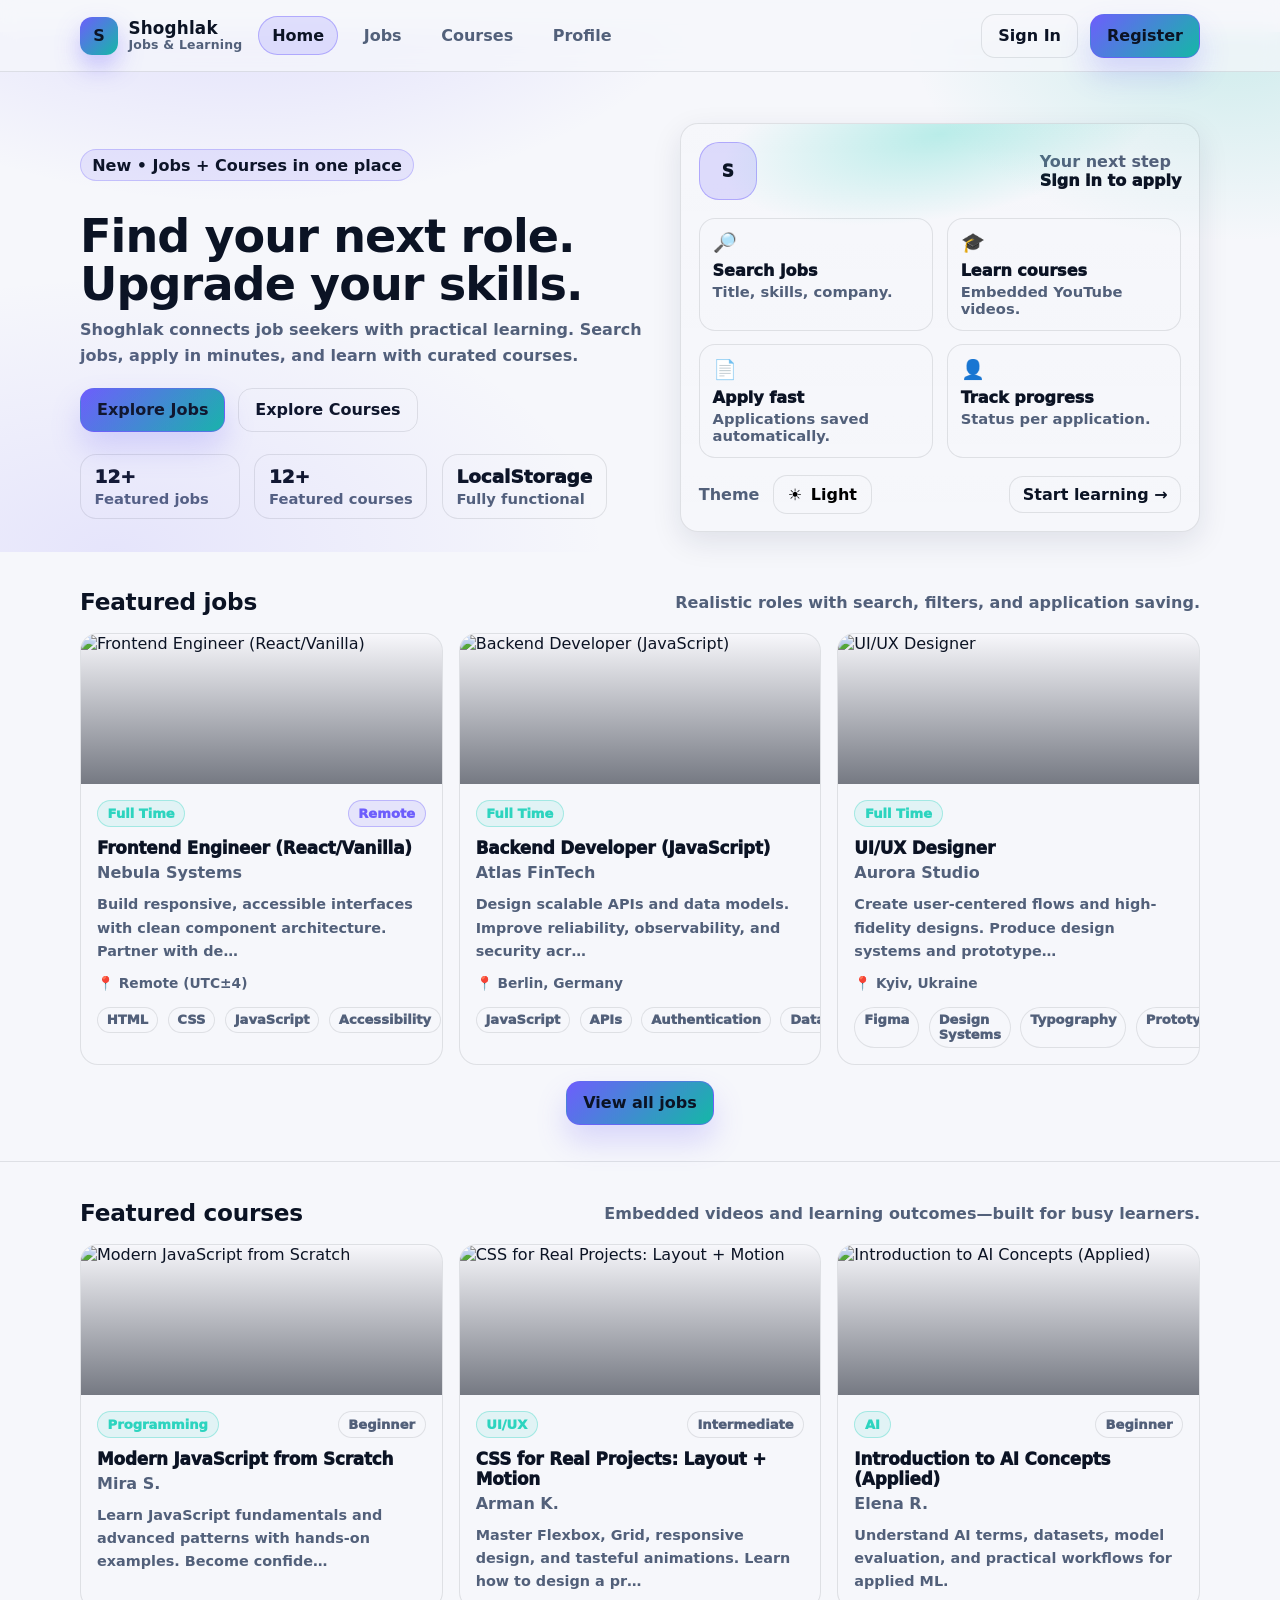
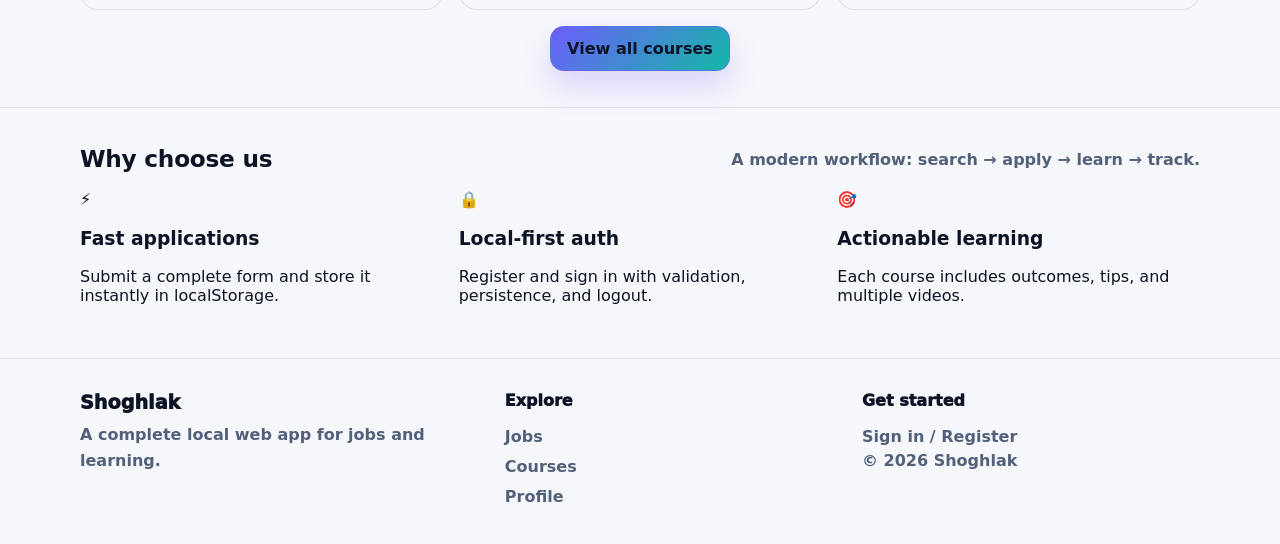
==== index.html @ e18f981e "first upload" ====
<!doctype html>
<html lang="en">
<head>
  <meta charset="utf-8" />
  <meta name="viewport" content="width=device-width,initial-scale=1" />
  <title>Shoghlak - Job & Learning Platform</title>
  <link rel="stylesheet" href="css/style.css" />
</head>
<body>
  <header id="site-header" class="site-header"></header>

  <main>
    <section class="hero">
      <div class="hero__bg" aria-hidden="true"></div>
      <div class="container hero__content">
        <div class="hero__copy">
          <p class="badge">New • Jobs + Courses in one place</p>
          <h1 class="hero__title">Find your next role. Upgrade your skills.</h1>
          <p class="hero__desc">
            Shoghlak connects job seekers with practical learning. Search jobs, apply in minutes,
            and learn with curated courses.
          </p>
          <div class="hero__actions">
            <button class="btn btn--primary" type="button" data-nav="jobs">Explore Jobs</button>
            <button class="btn btn--ghost" type="button" data-nav="courses">Explore Courses</button>
          </div>
          <div class="hero__stats" role="list">
            <div class="stat" role="listitem">
              <div class="stat__num" id="statJobs">12+</div>
              <div class="stat__label">Featured jobs</div>
            </div>
            <div class="stat" role="listitem">
              <div class="stat__num" id="statCourses">12+</div>
              <div class="stat__label">Featured courses</div>
            </div>
            <div class="stat" role="listitem">
              <div class="stat__num">LocalStorage</div>
              <div class="stat__label">Fully functional</div>
            </div>
          </div>
        </div>

        <div class="hero__card" aria-label="Shoghlak preview">
          <div class="hero__cardTop">
            <div class="avatar avatar--big">S</div>
            <div>
              <div class="muted">Your next step</div>
              <div class="strong" id="welcomeLine">Sign in to apply</div>
            </div>
          </div>

          <div class="hero__cardGrid">
            <div class="mini">
              <div class="mini__icon">🔎</div>
              <div class="mini__title">Search jobs</div>
              <div class="mini__text">Title, skills, company.</div>
            </div>
            <div class="mini">
              <div class="mini__icon">🎓</div>
              <div class="mini__title">Learn courses</div>
              <div class="mini__text">Embedded YouTube videos.</div>
            </div>
            <div class="mini">
              <div class="mini__icon">📄</div>
              <div class="mini__title">Apply fast</div>
              <div class="mini__text">Applications saved automatically.</div>
            </div>
            <div class="mini">
              <div class="mini__icon">👤</div>
              <div class="mini__title">Track progress</div>
              <div class="mini__text">Status per application.</div>
            </div>
          </div>

          <div class="hero__cardBottom">
            <div class="themeToggle">
              <span class="muted">Theme</span>
              <button id="themeToggle" class="themeBtn" type="button" aria-label="Toggle dark/light mode">
                <span id="themeIcon">🌙</span>
                <span id="themeLabel">Dark</span>
              </button>
            </div>
            <a class="link" href="/courses.html">Start learning →</a>
          </div>
        </div>
      </div>
    </section>

    <section class="section">
      <div class="container">
        <div class="sectionHead">
          <h2 class="sectionTitle">Featured jobs</h2>
          <p class="sectionSubtitle">Realistic roles with search, filters, and application saving.</p>
        </div>
        <div id="featuredJobs" class="grid grid--3"></div>
        <div class="sectionActions">
          <button class="btn btn--primary" type="button" data-nav="jobs">View all jobs</button>
        </div>
      </div>
    </section>

    <section class="section section--alt">
      <div class="container">
        <div class="sectionHead">
          <h2 class="sectionTitle">Featured courses</h2>
          <p class="sectionSubtitle">Embedded videos and learning outcomes—built for busy learners.</p>
        </div>
        <div id="featuredCourses" class="grid grid--3"></div>
        <div class="sectionActions">
          <button class="btn btn--primary" type="button" data-nav="courses">View all courses</button>
        </div>
      </div>
    </section>

    <section class="section">
      <div class="container">
        <div class="sectionHead">
          <h2 class="sectionTitle">Why choose us</h2>
          <p class="sectionSubtitle">A modern workflow: search → apply → learn → track.</p>
        </div>
        <div class="why grid grid--3">
          <article class="whyCard">
            <div class="whyCard__icon">⚡</div>
            <h3 class="whyCard__title">Fast applications</h3>
            <p class="whyCard__text">Submit a complete form and store it instantly in localStorage.</p>
          </article>
          <article class="whyCard">
            <div class="whyCard__icon">🔒</div>
            <h3 class="whyCard__title">Local-first auth</h3>
            <p class="whyCard__text">Register and sign in with validation, persistence, and logout.</p>
          </article>
          <article class="whyCard">
            <div class="whyCard__icon">🎯</div>
            <h3 class="whyCard__title">Actionable learning</h3>
            <p class="whyCard__text">Each course includes outcomes, tips, and multiple videos.</p>
          </article>
        </div>
      </div>
    </section>
  </main>

  <footer class="footer">
    <div class="container footer__grid">
      <div>
        <div class="footer__brand">Shoghlak</div>
        <p class="footer__text">A complete local web app for jobs and learning.</p>
      </div>
      <div>
        <div class="footer__title">Explore</div>
        <a class="footer__link" href="/jobs.html">Jobs</a>
        <a class="footer__link" href="/courses.html">Courses</a>
        <a class="footer__link" href="/profile.html">Profile</a>
      </div>
      <div>
        <div class="footer__title">Get started</div>
        <a class="footer__link" href="/auth.html">Sign in / Register</a>
        <span class="footer__copy">© <span id="year"></span> Shoghlak</span>
      </div>
    </div>
  </footer>

<script src="/js/storage.js"></script>
  <script src="/js/main.js"></script>
  <script>
    // Seed & featured rendering for index (local-first)
    (function(){
      document.addEventListener('DOMContentLoaded', function(){
        var featuredJobs = document.getElementById('featuredJobs');
        var featuredCourses = document.getElementById('featuredCourses');

        var jobs = window.ShoghlakStorage.getJobs ? window.ShoghlakStorage.getJobs() : [];
        var courses = window.ShoghlakStorage.getCourses ? window.ShoghlakStorage.getCourses() : [];

        function escapeHtml(str){
          return String(str).replace(/[&<>"']/g, function(m){
            return ({'&':'&amp;','<':'<','>':'>','"':'"',"'":'&#039;'}[m]);
          });
        }

        function renderJob(job){
          var skills = (job.skills||[]).slice(0,5);
          var remoteTag = job.remote ? '<span class="tag tag--remote">Remote</span>' : '';
          return (
            '<article class="card" data-job-id="'+job.id+'" tabindex="0">' +
              '<div class="card__img"><img src="'+job.image+'" alt="'+escapeHtml(job.title)+'" loading="lazy"></div>' +
              '<div class="card__body">' +
                '<div class="card__top">' +
                  '<span class="tag tag--status">'+escapeHtml(job.status)+'</span>' +
                  remoteTag +
                '</div>' +
                '<div class="card__title">'+escapeHtml(job.title)+'</div>' +
                '<div class="card__company">'+escapeHtml(job.company)+'</div>' +
                '<div class="small" style="color:var(--muted); font-weight:800; line-height:1.6;">'+escapeHtml(job.description).slice(0,90) + (job.description.length>90?'…':'')+'</div>' +
                '<div class="card__meta">' +
                  '<span class="metaItem">📍 '+escapeHtml(job.location)+'</span>' +
                '</div>' +
                '<div class="card__actions">' +
                  skills.map(function(s){ return '<span class="tag" style="padding:.28rem .55rem;">'+escapeHtml(s)+'</span>'; }).join('') +
                '</div>' +
              '</div>' +
            '</article>'
          );
        }

        function renderCourse(c){
          return (
            '<article class="card" data-course-id="'+c.id+'" tabindex="0">' +
              '<div class="card__img"><img src="'+c.thumbnail+'" alt="'+escapeHtml(c.title)+'" loading="lazy"></div>' +
              '<div class="card__body">' +
                '<div class="card__top">' +
                  '<span class="tag tag--status">'+escapeHtml(c.category)+'</span>' +
                  '<span class="tag">'+escapeHtml(c.difficulty)+'</span>' +
                '</div>' +
                '<div class="card__title">'+escapeHtml(c.title)+'</div>' +
                '<div class="card__company">'+escapeHtml(c.instructor)+'</div>' +
                '<div class="small" style="color:var(--muted); font-weight:800; line-height:1.6;">'+escapeHtml(c.description).slice(0,90) + (c.description.length>90?'…':'')+'</div>' +
              '</div>' +
            '</article>'
          );
        }

        if(featuredJobs){
          featuredJobs.innerHTML = jobs.slice(0,3).map(renderJob).join('');
          featuredJobs.addEventListener('click', function(e){
            var el = e.target && e.target.closest('[data-job-id]');
            if(!el) return;
            location.href = '/jobs.html#job=' + encodeURIComponent(el.getAttribute('data-job-id'));
          });
        }

        if(featuredCourses){
          featuredCourses.innerHTML = courses.slice(0,3).map(renderCourse).join('');
          featuredCourses.addEventListener('click', function(e){
            var el = e.target && e.target.closest('[data-course-id]');
            if(!el) return;
            location.href = '/courses.html#course=' + encodeURIComponent(el.getAttribute('data-course-id'));
          });
        }

        var y = document.getElementById('year');
        if(y) y.textContent = String(new Date().getFullYear());
      });
    })();
  </script>
</body>
</html>
---- css/style.css ----
/* Shoghlak - Modern, responsive UI (no frameworks) */

:root{
  --bg:#0b1220;
  --panel:#0f1b33;
  --text:#e7eefc;
  --muted:#a7b6d6;
  --border:rgba(255,255,255,.10);
  --shadow: 0 18px 45px rgba(0,0,0,.35);
  --shadow2: 0 10px 30px rgba(0,0,0,.25);

  --primary:#6d5efc;
  --primary2:#2dd4bf;
  --danger:#ef4444;
  --warning:#f59e0b;
  --success:#22c55e;

  --radius:18px;
  --radius2:12px;
  --container: 1120px;

  --focus: 0 0 0 4px rgba(109,94,252,.28);

  --grad: linear-gradient(135deg, rgba(109,94,252,.95), rgba(45,212,191,.95));
  --grad2: radial-gradient(900px 500px at 20% -20%, rgba(109,94,252,.35), transparent 55%), radial-gradient(650px 420px at 95% 0%, rgba(45,212,191,.25), transparent 50%), radial-gradient(900px 500px at 10% 100%, rgba(109,94,252,.18), transparent 55%);
}

[data-theme="light"]{
  --bg:#f6f7fb;
  --panel:#ffffff;
  --text:#0b1324;
  --muted:#52607a;
  --border:rgba(11,19,36,.10);
  --shadow: 0 18px 45px rgba(19,33,68,.12);
  --shadow2: 0 10px 30px rgba(19,33,68,.10);

  --focus: 0 0 0 4px rgba(109,94,252,.20);

  --grad: linear-gradient(135deg, rgba(109,94,252,1), rgba(20,184,166,1));
  --grad2: radial-gradient(900px 500px at 20% -20%, rgba(109,94,252,.20), transparent 55%), radial-gradient(650px 420px at 95% 0%, rgba(20,184,166,.18), transparent 50%), radial-gradient(900px 500px at 10% 100%, rgba(109,94,252,.12), transparent 55%);
}

*{ box-sizing:border-box; }
html,body{ height:100%; }
body{
  margin:0;
  font-family: ui-sans-serif, system-ui, -apple-system, Segoe UI, Roboto, Helvetica, Arial, "Apple Color Emoji", "Segoe UI Emoji";
  background: var(--bg);
  color: var(--text);
  overflow-x:hidden;
}

a{ color:inherit; text-decoration:none; }
button, input, select, textarea{ font:inherit; }

.container{ width: min(var(--container), calc(100% - 2rem)); margin:0 auto; }

/* Navbar */
.site-header{
  position: sticky;
  top: 0;
  z-index: 50;
  backdrop-filter: blur(10px);
  background: rgba(11,18,32,.55);
  border-bottom: 1px solid var(--border);
}
[data-theme="light"] .site-header{ background: rgba(246,247,251,.72); }

.navbar{
  display:flex;
  align-items:center;
  justify-content:space-between;
  padding: .85rem 0;
}
.navLeft{ display:flex; align-items:center; gap:1rem; }
.brand{
  display:flex; align-items:center; gap:.65rem;
  font-weight: 900; letter-spacing:.2px;
}
.logo{
  width:38px; height:38px; border-radius: 12px;
  background: var(--grad);
  display:flex; align-items:center; justify-content:center;
  box-shadow: 0 12px 25px rgba(109,94,252,.35);
}
.brandText{ display:flex; flex-direction:column; line-height:1.05; }
.brandText b{ font-size: 1.05rem; }
.brandText span{ font-size:.78rem; color: var(--muted); font-weight:700; }

.navLinks{ display:flex; gap:.75rem; align-items:center; }
.navLinks a{
  padding:.55rem .8rem;
  border-radius: 999px;
  border:1px solid transparent;
  color: var(--muted);
  font-weight: 700;
  transition: transform .15s ease, background .15s ease, border-color .15s ease, color .15s ease;
}
.navLinks a:hover{
  background: rgba(109,94,252,.10);
  border-color: rgba(109,94,252,.30);
  color: var(--text);
  transform: translateY(-1px);
}
.navLinks a.is-active{
  background: rgba(109,94,252,.16);
  border-color: rgba(109,94,252,.40);
  color: var(--text);
}

.navRight{ display:flex; gap:.75rem; align-items:center; }

.pill{
  display:flex; align-items:center; gap:.55rem;
  padding:.45rem .7rem;
  border-radius: 999px;
  border: 1px solid var(--border);
  background: rgba(255,255,255,.04);
}
[data-theme="light"] .pill{ background: rgba(11,19,36,.03); }

.pillAvatar{
  width:28px; height:28px; border-radius: 10px;
  display:flex; align-items:center; justify-content:center;
  background: rgba(109,94,252,.18);
  border: 1px solid rgba(109,94,252,.35);
  font-weight: 900;
}

/* Buttons */
.btn{
  border: 1px solid var(--border);
  background: rgba(255,255,255,.05);
  color: var(--text);
  padding: .72rem 1rem;
  border-radius: 14px;
  font-weight: 800;
  cursor:pointer;
  transition: transform .15s ease, box-shadow .15s ease, background .15s ease, border-color .15s ease;
  box-shadow: none;
}
.btn:hover{ transform: translateY(-1px); border-color: rgba(109,94,252,.35); }
.btn:focus{ outline:none; box-shadow: var(--focus); }

.btn--primary{
  border-color: rgba(109,94,252,.55);
  background: var(--grad);
  box-shadow: 0 16px 30px rgba(109,94,252,.22);
}
.btn--primary:hover{ box-shadow: 0 22px 44px rgba(109,94,252,.28); }

.btn--ghost{ background: transparent; }
.btn--danger{ border-color: rgba(239,68,68,.40); background: rgba(239,68,68,.10); }

/* Theme toggle */
.themeToggle{ display:flex; align-items:center; gap:.85rem; }
.themeBtn{
  display:flex; align-items:center; gap:.55rem;
  padding:.55rem .85rem;
  border-radius: 14px;
  border: 1px solid var(--border);
  background: rgba(255,255,255,.05);
  cursor:pointer;
  transition: transform .15s ease, border-color .15s ease, background .15s ease;
}
.themeBtn:hover{ transform: translateY(-1px); border-color: rgba(109,94,252,.35); }
.themeBtn:focus{ outline:none; box-shadow: var(--focus); }
.themeBtn span{ font-weight:900; }

/* Hero */
.hero{
  position: relative;
  padding: 3.2rem 0 1.2rem;
}
.hero::before{
  content:"";
  position:absolute; inset:-40px -20px auto -20px;
  height: 520px;
  background: var(--grad2);
  pointer-events:none;
}
.hero__content{ display:grid; grid-template-columns: 1.05fr .95fr; gap: 1.6rem; align-items: stretch; }

.hero__bg{ position:absolute; inset:0; pointer-events:none; }

.hero__copy{ padding-top: .6rem; }
.badge{
  display:inline-flex; align-items:center; gap:.6rem;
  padding:.35rem .7rem;
  border-radius: 999px;
  background: rgba(109,94,252,.12);
  border: 1px solid rgba(109,94,252,.28);
  color: var(--text);
  font-weight: 900;
}

.hero__title{
  margin: .9rem 0 .55rem;
  font-size: clamp(2rem, 3.6vw, 3.2rem);
  line-height: 1.05;
  letter-spacing: -0.02em;
}

.hero__desc{ color: var(--muted); font-weight: 650; line-height: 1.6; margin:0 0 1.2rem; max-width: 52ch; }
.hero__actions{ display:flex; flex-wrap:wrap; gap:.8rem; margin-bottom: 1.4rem; }

.hero__stats{ display:flex; gap: .9rem; flex-wrap:wrap; }
.stat{
  padding: .7rem .85rem;
  border-radius: 16px;
  border: 1px solid var(--border);
  background: rgba(255,255,255,.04);
  min-width: 160px;
  transition: transform .15s ease, border-color .15s ease;
}
.stat:hover{ transform: translateY(-2px); border-color: rgba(45,212,191,.35); }
.stat__num{ font-weight: 950; font-size: 1.15rem; }
.stat__label{ color: var(--muted); font-weight: 700; margin-top: .2rem; font-size: .92rem; }

.hero__card{
  border-radius: var(--radius);
  border: 1px solid var(--border);
  background: linear-gradient(180deg, rgba(255,255,255,.06), rgba(255,255,255,.03));
  box-shadow: var(--shadow2);
  padding: 1.1rem;
  position: relative;
  overflow:hidden;
}
.hero__card::after{
  content:"";
  position:absolute; inset:-120px -80px auto -80px;
  height: 260px;
  background: radial-gradient(closest-side, rgba(45,212,191,.30), transparent 65%);
  transform: rotate(-10deg);
  pointer-events:none;
}

.hero__cardTop{ display:flex; align-items:center; justify-content:space-between; gap:1rem; position: relative; }
.avatar{
  width:48px; height:48px; border-radius: 16px;
  display:flex; align-items:center; justify-content:center;
  background: rgba(109,94,252,.18);
  border: 1px solid rgba(109,94,252,.40);
  font-weight: 950;
}
.avatar--big{ width:58px; height:58px; border-radius: 20px; font-size: 1.05rem; }
.muted{ color: var(--muted); font-weight: 750; }
.strong{ font-weight: 950; }

.hero__cardGrid{ display:grid; grid-template-columns: 1fr 1fr; gap: .85rem; margin-top: 1.1rem; position: relative; }
.mini{
  padding: .8rem;
  border-radius: 16px;
  border: 1px solid var(--border);
  background: rgba(255,255,255,.04);
  transition: transform .15s ease, border-color .15s ease;
}
.mini:hover{ transform: translateY(-2px); border-color: rgba(109,94,252,.35); }
.mini__icon{ font-size: 1.2rem; }
.mini__title{ font-weight: 950; margin-top: .4rem; }
.mini__text{ color: var(--muted); font-weight: 700; margin-top: .2rem; font-size: .92rem; }

.hero__cardBottom{
  margin-top: 1.1rem;
  display:flex; align-items:center; justify-content:space-between; gap:1rem; position: relative;
}
.link{
  font-weight: 900;
  color: var(--text);
  padding:.5rem .8rem;
  border-radius: 14px;
  border:1px solid var(--border);
  background: rgba(255,255,255,.04);
  transition: transform .15s ease, border-color .15s ease;
}
.link:hover{ transform: translateY(-1px); border-color: rgba(45,212,191,.35); }

/* Sections */
.section{ padding: 2.3rem 0; }
.section--alt{ background: rgba(255,255,255,.02); border-top: 1px solid var(--border); border-bottom: 1px solid var(--border); }
.sectionHead{ display:flex; align-items:flex-end; justify-content:space-between; gap: 1rem; margin-bottom: 1.1rem; }
.sectionTitle{ margin:0; font-size: 1.45rem; letter-spacing:-0.01em; }
.sectionSubtitle{ margin: .2rem 0 0; color: var(--muted); font-weight: 700; line-height:1.5; }
.sectionActions{ margin-top: 1rem; display:flex; justify-content:center; }

.grid{ display:grid; gap: 1rem; }
.grid--3{ grid-template-columns: repeat(3, minmax(0, 1fr)); }

.card{
  border-radius: var(--radius);
  border: 1px solid var(--border);
  background: rgba(255,255,255,.04);
  box-shadow: none;
  overflow:hidden;
  transition: transform .18s ease, box-shadow .18s ease, border-color .18s ease;
}
.card:hover{ transform: translateY(-3px); border-color: rgba(109,94,252,.35); box-shadow: var(--shadow2); }

.card__img{ height: 150px; background: rgba(255,255,255,.05); display:flex; align-items:center; justify-content:center; position: relative; overflow:hidden; }
.card__img img{ width:100%; height:100%; object-fit:cover; display:block; }
.card__img::after{ content:""; position:absolute; inset:0; background: linear-gradient(180deg, transparent, rgba(11,18,32,.55)); pointer-events:none; }

.card__body{ padding: 1rem; }
.card__top{ display:flex; align-items:center; justify-content:space-between; gap:.6rem; }
.tag{
  font-size: .82rem;
  font-weight: 950;
  padding: .32rem .6rem;
  border-radius: 999px;
  border: 1px solid var(--border);
  background: rgba(255,255,255,.04);
  color: var(--muted);
}
.tag--status{ border-color: rgba(45,212,191,.35); color: rgba(45,212,191,1); background: rgba(45,212,191,.10); }
.tag--remote{ border-color: rgba(109,94,252,.35); color: rgba(109,94,252,1); background: rgba(109,94,252,.12); }

.card__title{ margin: .65rem 0 .35rem; font-size: 1.05rem; letter-spacing: -0.01em; font-weight: 950; }
.card__company{ color: var(--muted); font-weight: 800; margin-bottom:.7rem; }

.card__meta{ display:flex; flex-wrap:wrap; gap:.5rem; margin-top: .8rem; }
.metaItem{ font-size:.86rem; color: var(--muted); font-weight: 750; display:flex; align-items:center; gap:.35rem; }

.card__actions{ display:flex; gap:.6rem; margin-top: .95rem; }

/* Forms */
.page{ padding: 1.4rem 0 2.6rem; }
.pageHead{ display:flex; align-items:flex-start; justify-content:space-between; gap:1rem; margin-bottom: 1rem; }
.pageTitle{ margin:0; font-size: 1.9rem; letter-spacing:-0.02em; }
.pageSub{ color: var(--muted); font-weight: 700; margin-top:.25rem; line-height:1.6; }

.panel{
  border: 1px solid var(--border);
  border-radius: var(--radius);
  background: rgba(255,255,255,.04);
  box-shadow: var(--shadow2);
}

.controls{
  display:flex; gap: .8rem; flex-wrap:wrap; align-items:center;
  margin: 1rem 0;
}

.input{
  border-radius: 14px;
  border: 1px solid var(--border);
  background: rgba(255,255,255,.04);
  padding: .8rem .95rem;
  min-width: 240px;
  color: var(--text);
  outline:none;
  transition: border-color .15s ease, box-shadow .15s ease;
}
.input:focus{ border-color: rgba(109,94,252,.45); box-shadow: var(--focus); }

.select{
  border-radius: 14px;
  border: 1px solid var(--border);
  background: rgba(255,255,255,.04);
  padding: .75rem .95rem;
  color: var(--text);
  outline:none;
}

.chips{ display:flex; flex-wrap:wrap; gap:.6rem; }
.chip{
  padding:.6rem .8rem;
  border-radius: 999px;
  border: 1px solid var(--border);
  background: rgba(255,255,255,.03);
  font-weight: 900;
  color: var(--muted);
  cursor:pointer;
  transition: transform .15s ease, border-color .15s ease, background .15s ease, color .15s ease;
  user-select:none;
}
.chip:hover{ transform: translateY(-1px); border-color: rgba(109,94,252,.35); }
.chip.is-on{ background: rgba(109,94,252,.14); border-color: rgba(109,94,252,.45); color: var(--text); }

.small{ font-size: .9rem; color: var(--muted); font-weight: 750; }

.listEmpty{ padding: 1.4rem; color: var(--muted); font-weight: 800; }

/* Modal */
.modalOverlay{
  position: fixed;
  inset:0;
  background: rgba(0,0,0,.55);
  display:none;
  align-items:center;
  justify-content:center;
  z-index: 200;
  padding: 1rem;
}
.modalOverlay.is-open{ display:flex; animation: fadeIn .14s ease both; }
@keyframes fadeIn{ from{ opacity:0; } to{ opacity:1; } }
.modal{
  width: min(980px, 100%);
  max-height: 88vh;
  overflow:auto;
  border-radius: 20px;
  border: 1px solid var(--border);
  background: rgba(15,27,51,.92);
  backdrop-filter: blur(10px);
  box-shadow: var(--shadow);
}
[data-theme="light"] .modal{ background: rgba(255,255,255,.92); }
.modalHeader{
  display:flex; justify-content:space-between; align-items:flex-start; gap: 1rem;
  padding: 1rem 1rem 0.8rem;
}
.modalTitle{ font-size: 1.35rem; font-weight: 950; margin:0; }
.modalClose{ background: transparent; border:1px solid var(--border); padding:.55rem .75rem; border-radius: 14px; cursor:pointer; color: var(--text); }
.modalClose:hover{ border-color: rgba(239,68,68,.45); }
.modalBody{ padding: 0 1rem 1.2rem; }

.detailGrid{ display:grid; grid-template-columns: 1fr 1fr; gap: 1rem; }
.detailLeft{ display:flex; flex-direction:column; gap: .9rem; }
.detailRight{ display:flex; flex-direction:column; gap:.9rem; }

.kv{
  padding: .85rem;
  border-radius: 16px;
  border: 1px solid var(--border);
  background: rgba(255,255,255,.03);
}
.kvRow{ display:flex; justify-content:space-between; gap:1rem; padding:.25rem 0; }
.kvKey{ color: var(--muted); font-weight: 800; }
.kvVal{ font-weight: 950; }

/* Drawer form */
.formGrid{ display:grid; grid-template-columns: 1fr 1fr; gap: .9rem; }
.formGrid .full{ grid-column: 1 / -1; }

.formLabel{ font-weight: 900; color: var(--muted); font-size: .92rem; margin-bottom: .35rem; display:block; }
.textarea{ min-height: 110px; resize: vertical; }

.hr{ height:1px; background: var(--border); margin: .85rem 0; }

.success{
  border-radius: 16px;
  border: 1px solid rgba(34,197,94,.35);
  background: rgba(34,197,94,.12);
  padding: .85rem;
  color: rgba(34,197,94,1);
  font-weight: 950;
}
.error{
  border-radius: 16px;
  border: 1px solid rgba(239,68,68,.35);
  background: rgba(239,68,68,.12);
  padding: .85rem;
  color: rgba(239,68,68,1);
  font-weight: 950;
}

/* Profile */
.twoCol{ display:grid; grid-template-columns: 1fr 1fr; gap:1rem; }

.courseThumb{
  width:100%; height: 180px; object-fit:cover; display:block;
}

.videoGrid{ display:grid; grid-template-columns: 1fr; gap: .9rem; }

.courseDetail{ display:grid; grid-template-columns: 1fr 1fr; gap: 1rem; }

.footer{ padding: 2rem 0; border-top: 1px solid var(--border); background: rgba(255,255,255,.02); }
.footer__grid{ display:grid; grid-template-columns: 1.2fr 1fr 1fr; gap: 1.2rem; align-items:flex-start; }
.footer__brand{ font-weight: 950; font-size: 1.2rem; }
.footer__text{ color: var(--muted); font-weight: 750; margin-top:.5rem; line-height:1.6; }
.footer__title{ font-weight: 950; margin-bottom:.7rem; }
.footer__link{ display:block; color: var(--muted); font-weight: 800; padding:.35rem 0; transition: color .15s ease, transform .15s ease; }
.footer__link:hover{ color: var(--text); transform: translateX(2px); }
.footer__copy{ color: var(--muted); font-weight: 800; }

/* Responsive */
@media (max-width: 960px){
  .hero__content{ grid-template-columns: 1fr; }
  .grid--3{ grid-template-columns: repeat(2, minmax(0, 1fr)); }
  .detailGrid{ grid-template-columns: 1fr; }
  .twoCol{ grid-template-columns: 1fr; }
  .courseDetail{ grid-template-columns: 1fr; }
  .footer__grid{ grid-template-columns: 1fr; }
}
@media (max-width: 560px){
  .navLinks{ display:none; }
  .grid--3{ grid-template-columns: 1fr; }
  .formGrid{ grid-template-columns: 1fr; }
  .input{ min-width: 100%; }
}
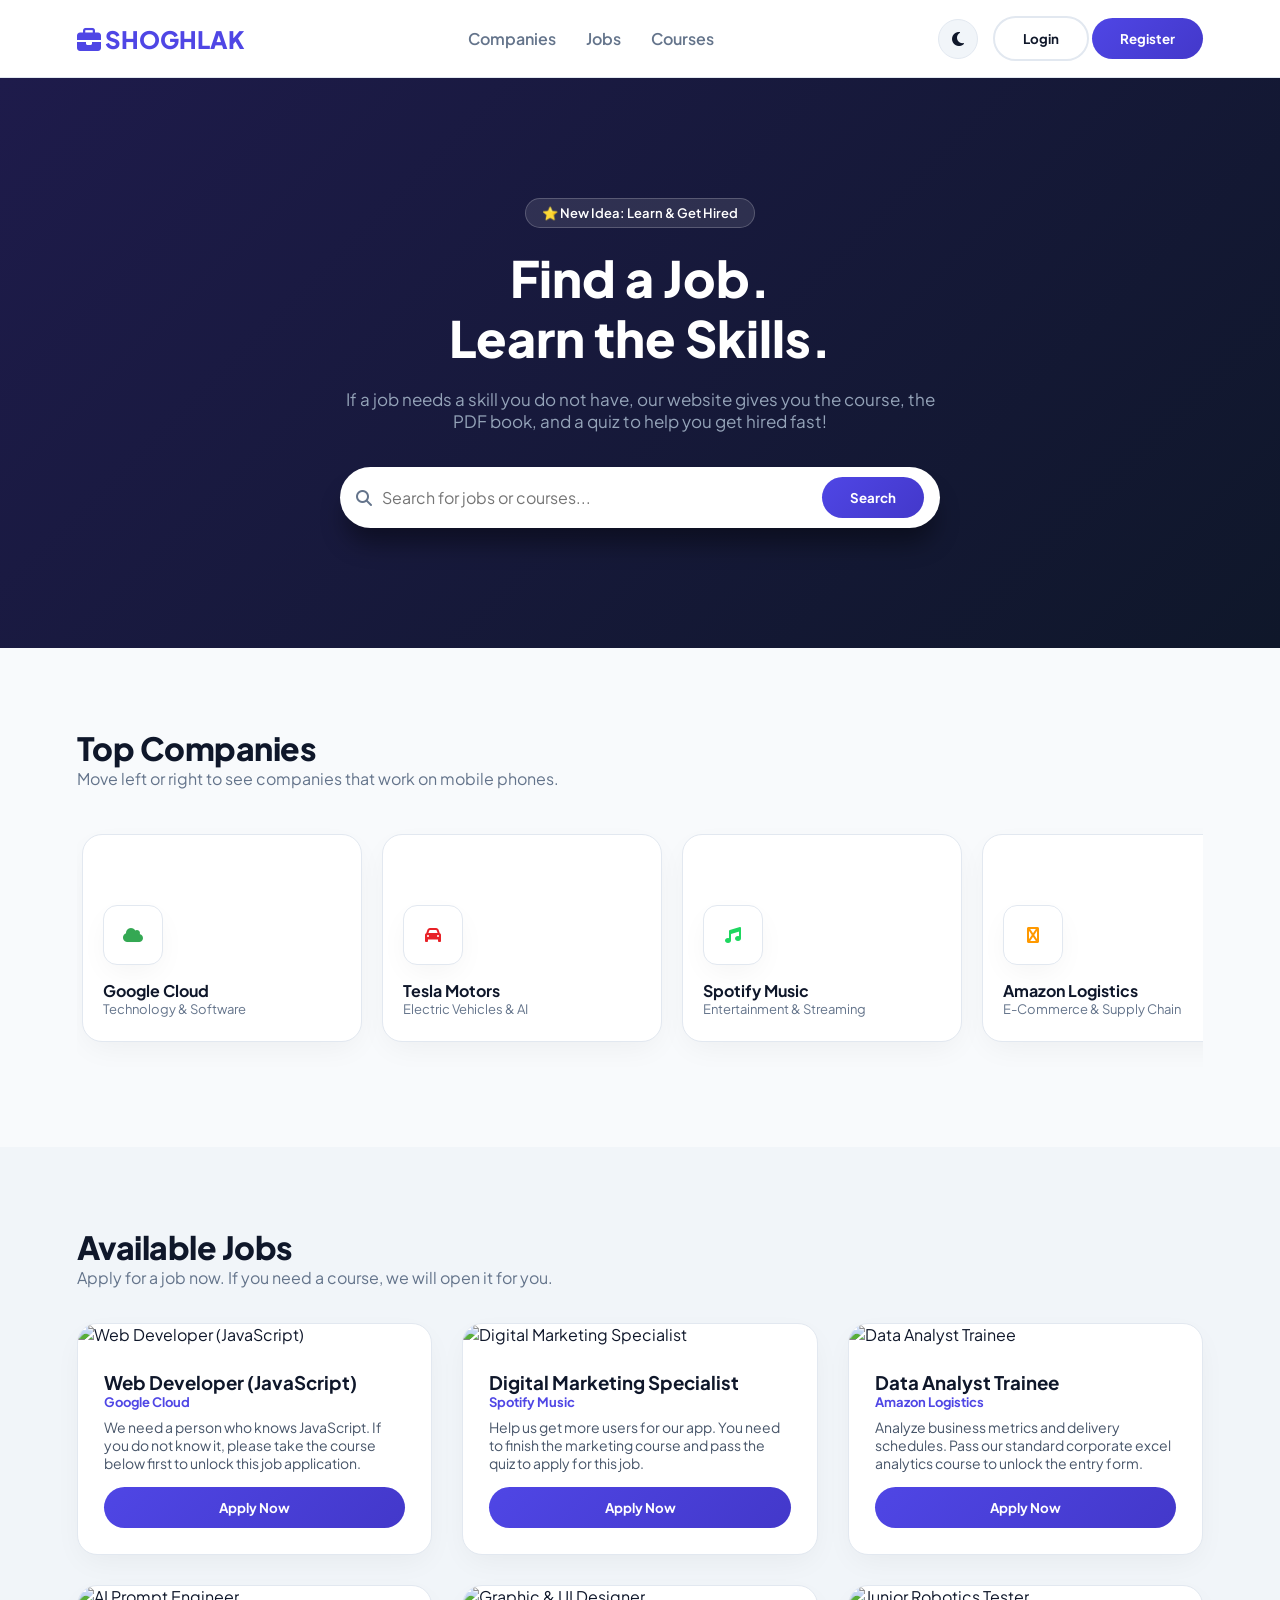
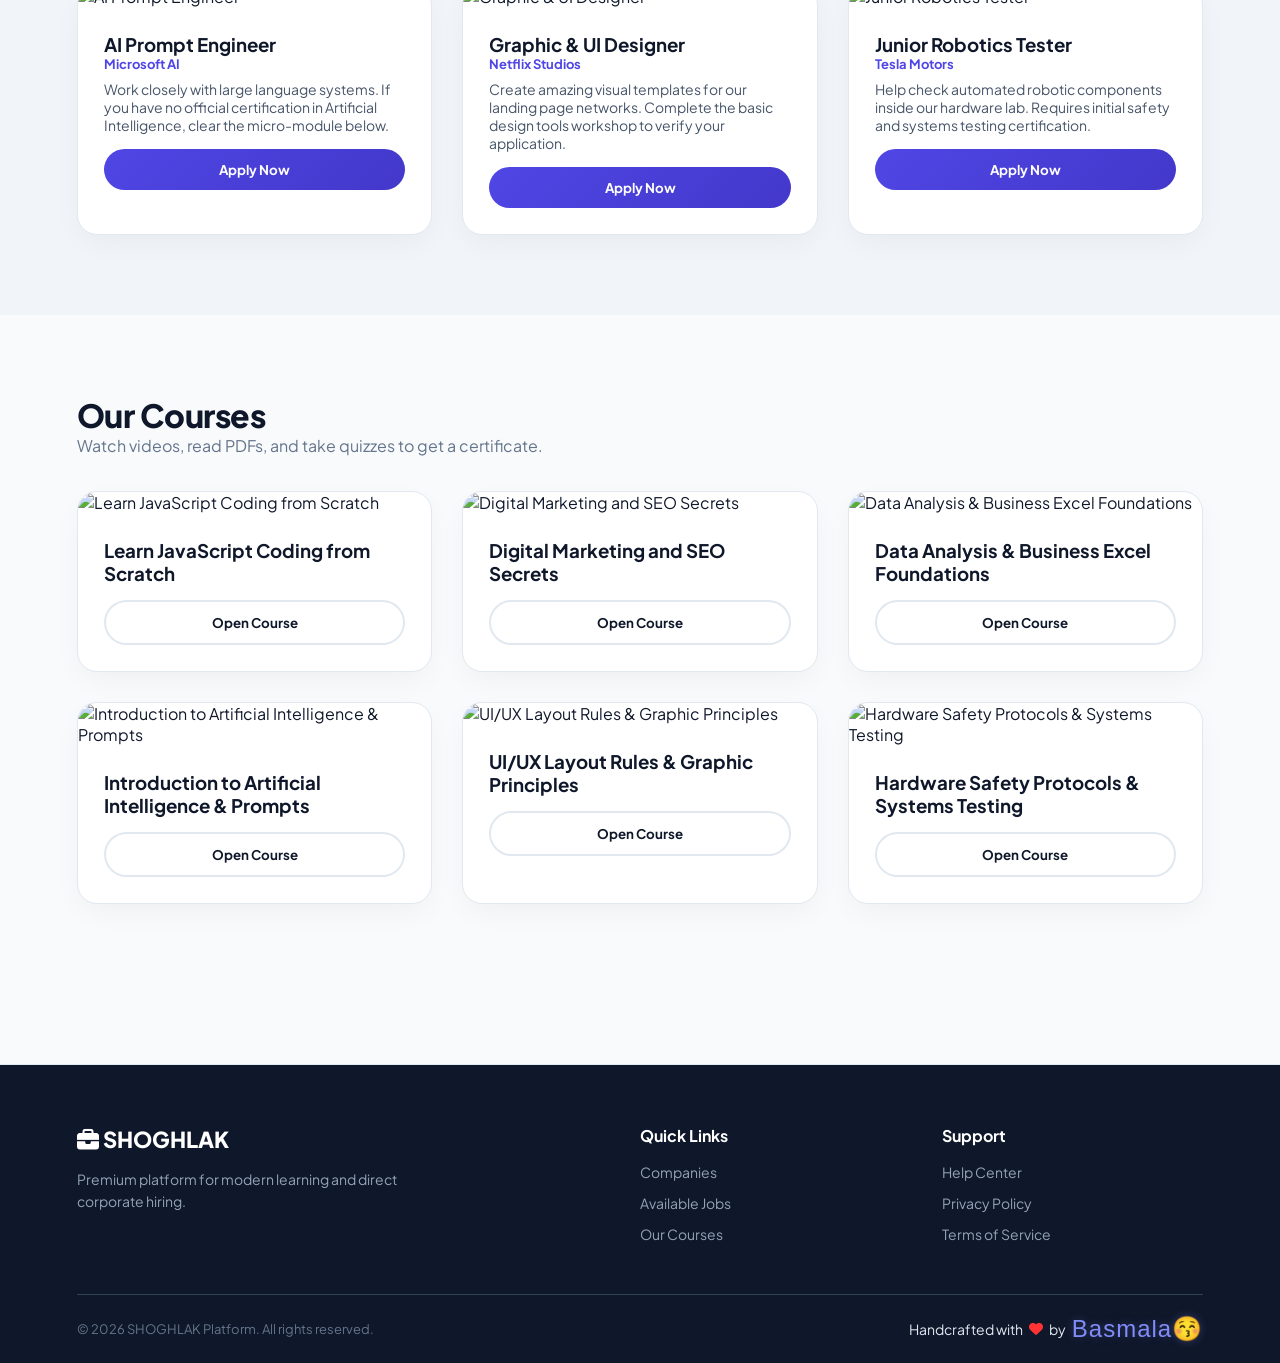
==== commit d77ec075: "updata" ====
--- a/index.html
+++ b/index.html
@@ -1,246 +1,158 @@
-<!doctype html>
-<html lang="en">
+<!DOCTYPE html>
+<html lang="en" dir="ltr">
 <head>
-  <meta charset="utf-8" />
-  <meta name="viewport" content="width=device-width,initial-scale=1" />
-  <title>Shoghlak - Job & Learning Platform</title>
-  <link rel="stylesheet" href="css/style.css" />
+    <meta charset="UTF-8">
+    <meta name="viewport" content="width=device-width, initial-scale=1.0">
+    <title>SHOGHLAK | Premium Learning & Placement Platform</title>
+    <link href="https://fonts.googleapis.com/css2?family=Plus+Jakarta+Sans:wght@400;600;700;800&display=swap" rel="stylesheet">
+    <link rel="stylesheet" href="https://cdnjs.cloudflare.com/ajax/libs/font-awesome/6.4.0/css/all.min.css">
+    <link rel="stylesheet" href="style.css">
 </head>
 <body>
-  <header id="site-header" class="site-header"></header>
 
-  <main>
-    <section class="hero">
-      <div class="hero__bg" aria-hidden="true"></div>
-      <div class="container hero__content">
-        <div class="hero__copy">
-          <p class="badge">New • Jobs + Courses in one place</p>
-          <h1 class="hero__title">Find your next role. Upgrade your skills.</h1>
-          <p class="hero__desc">
-            Shoghlak connects job seekers with practical learning. Search jobs, apply in minutes,
-            and learn with curated courses.
-          </p>
-          <div class="hero__actions">
-            <button class="btn btn--primary" type="button" data-nav="jobs">Explore Jobs</button>
-            <button class="btn btn--ghost" type="button" data-nav="courses">Explore Courses</button>
-          </div>
-          <div class="hero__stats" role="list">
-            <div class="stat" role="listitem">
-              <div class="stat__num" id="statJobs">12+</div>
-              <div class="stat__label">Featured jobs</div>
+    <nav class="navbar">
+        <div class="logo"><i class="fa-solid fa-briefcase"></i> SHOGHLAK</div>
+        <ul class="nav-links">
+            <li><a href="#companies-section">Companies</a></li>
+            <li><a href="#jobs-section">Jobs</a></li>
+            <li><a href="#courses-section">Courses</a></li>
+        </ul>
+        <div class="nav-actions">
+            <button id="theme-toggle" class="theme-btn" onclick="toggleTheme()">
+                <i class="fa-solid fa-moon"></i>
+            </button>
+            <div class="auth-buttons" id="auth-zone">
+                <button class="btn btn-outline" onclick="openAuthModal('login')">Login</button>
+                <button class="btn btn-primary" onclick="openAuthModal('register')">Register</button>
             </div>
-            <div class="stat" role="listitem">
-              <div class="stat__num" id="statCourses">12+</div>
-              <div class="stat__label">Featured courses</div>
-            </div>
-            <div class="stat" role="listitem">
-              <div class="stat__num">LocalStorage</div>
-              <div class="stat__label">Fully functional</div>
-            </div>
-          </div>
         </div>
+    </nav>
 
-        <div class="hero__card" aria-label="Shoghlak preview">
-          <div class="hero__cardTop">
-            <div class="avatar avatar--big">S</div>
-            <div>
-              <div class="muted">Your next step</div>
-              <div class="strong" id="welcomeLine">Sign in to apply</div>
-            </div>
-          </div>
+    <header class="hero">
+        <span class="badge-premium">⭐ New Idea: Learn & Get Hired</span>
+        <h1>Find a Job.<br>Learn the Skills.</h1>
+        <p>If a job needs a skill you do not have, our website gives you the course, the PDF book, and a quiz to help you get hired fast!</p>
+        <div class="search-bar">
+            <i class="fa-solid fa-magnifying-glass"></i>
+            <input type="text" placeholder="Search for jobs or courses...">
+            <button class="btn btn-primary">Search</button>
+        </div>
+    </header>
 
-          <div class="hero__cardGrid">
-            <div class="mini">
-              <div class="mini__icon">🔎</div>
-              <div class="mini__title">Search jobs</div>
-              <div class="mini__text">Title, skills, company.</div>
-            </div>
-            <div class="mini">
-              <div class="mini__icon">🎓</div>
-              <div class="mini__title">Learn courses</div>
-              <div class="mini__text">Embedded YouTube videos.</div>
-            </div>
-            <div class="mini">
-              <div class="mini__icon">📄</div>
-              <div class="mini__title">Apply fast</div>
-              <div class="mini__text">Applications saved automatically.</div>
-            </div>
-            <div class="mini">
-              <div class="mini__icon">👤</div>
-              <div class="mini__title">Track progress</div>
-              <div class="mini__text">Status per application.</div>
-            </div>
-          </div>
-
-          <div class="hero__cardBottom">
-            <div class="themeToggle">
-              <span class="muted">Theme</span>
-              <button id="themeToggle" class="themeBtn" type="button" aria-label="Toggle dark/light mode">
-                <span id="themeIcon">🌙</span>
-                <span id="themeLabel">Dark</span>
-              </button>
-            </div>
-            <a class="link" href="/courses.html">Start learning →</a>
-          </div>
-        </div>
-      </div>
+    <section id="companies-section" class="section-container">
+        <h2 class="section-title">Top Companies</h2>
+        <p class="section-subtitle">Move left or right to see companies that work on mobile phones.</p>
+        <div class="companies-carousel" id="companies-container"></div>
     </section>
 
-    <section class="section">
-      <div class="container">
-        <div class="sectionHead">
-          <h2 class="sectionTitle">Featured jobs</h2>
-          <p class="sectionSubtitle">Realistic roles with search, filters, and application saving.</p>
-        </div>
-        <div id="featuredJobs" class="grid grid--3"></div>
-        <div class="sectionActions">
-          <button class="btn btn--primary" type="button" data-nav="jobs">View all jobs</button>
-        </div>
-      </div>
+    <section id="jobs-section" class="section-container bg-light">
+        <h2 class="section-title">Available Jobs</h2>
+        <p class="section-subtitle">Apply for a job now. If you need a course, we will open it for you.</p>
+        <div class="grid-container" id="jobs-container"></div>
     </section>
 
-    <section class="section section--alt">
-      <div class="container">
-        <div class="sectionHead">
-          <h2 class="sectionTitle">Featured courses</h2>
-          <p class="sectionSubtitle">Embedded videos and learning outcomes—built for busy learners.</p>
-        </div>
-        <div id="featuredCourses" class="grid grid--3"></div>
-        <div class="sectionActions">
-          <button class="btn btn--primary" type="button" data-nav="courses">View all courses</button>
-        </div>
-      </div>
+    <section id="courses-section" class="section-container">
+        <h2 class="section-title">Our Courses</h2>
+        <p class="section-subtitle">Watch videos, read PDFs, and take quizzes to get a certificate.</p>
+        <div class="grid-container" id="courses-container"></div>
     </section>
 
-    <section class="section">
-      <div class="container">
-        <div class="sectionHead">
-          <h2 class="sectionTitle">Why choose us</h2>
-          <p class="sectionSubtitle">A modern workflow: search → apply → learn → track.</p>
+    <div id="course-viewer-modal" class="modal">
+        <div class="modal-content large-modal">
+            <span class="close-btn" onclick="closeModal('course-viewer-modal')">&times;</span>
+            <div class="studio-layout">
+                <div class="studio-media" id="course-content">
+                    <div class="video-container">
+                        <iframe id="video-player" src="" frameborder="0" allowfullscreen></iframe>
+                    </div>
+                    <h3 id="modal-course-title" class="studio-title">Course Title</h3>
+                    <a id="pdf-link" href="#" target="_blank" rel="noopener noreferrer" class="btn btn-outline">
+                        <i class="fa-solid fa-file-pdf"></i> Open Course PDF Book
+                    </a>
+                    <button class="btn btn-primary w-100 mt-3" onclick="startQuiz()" id="start-quiz-btn">
+                        <i class="fa-solid fa-star"></i> Complete Course & Start Quiz
+                    </button>
+                </div>
+                <div class="studio-assessment" id="quiz-section" style="display: none;">
+                    <h3><i class="fa-solid fa-star"></i> Course Quiz (10 Questions)</h3>
+                    <p style="color: var(--text-muted); font-size: 14px; margin-bottom: 5px;">Answer all 10 questions correctly to pass the course.</p>
+                    <p id="quiz-progress" style="color: var(--primary); font-weight: 700; margin-bottom: 15px;">Question: <span id="current-question">1</span>/10</p>
+                    <div id="quiz-container"></div>
+                </div>
+            </div>
         </div>
-        <div class="why grid grid--3">
-          <article class="whyCard">
-            <div class="whyCard__icon">⚡</div>
-            <h3 class="whyCard__title">Fast applications</h3>
-            <p class="whyCard__text">Submit a complete form and store it instantly in localStorage.</p>
-          </article>
-          <article class="whyCard">
-            <div class="whyCard__icon">🔒</div>
-            <h3 class="whyCard__title">Local-first auth</h3>
-            <p class="whyCard__text">Register and sign in with validation, persistence, and logout.</p>
-          </article>
-          <article class="whyCard">
-            <div class="whyCard__icon">🎯</div>
-            <h3 class="whyCard__title">Actionable learning</h3>
-            <p class="whyCard__text">Each course includes outcomes, tips, and multiple videos.</p>
-          </article>
+    </div>
+
+    <div id="login-modal" class="modal">
+        <div class="modal-content">
+            <span class="close-btn" onclick="closeModal('login-modal')">&times;</span>
+            <h2 id="auth-modal-title">Create an Account</h2>
+            <p id="auth-modal-subtitle" style="color: var(--text-muted); font-size: 14px; margin-bottom: 20px;">Sign in or register to save your score and apply for jobs.</p>
+            <form id="auth-form" onsubmit="handleAuth(event)">
+                <div class="form-group" id="name-field">
+                    <label>Your Name</label>
+                    <input type="text" id="reg-name" placeholder="Example: John Doe">
+                </div>
+                <div class="form-group">
+                    <label>Your Email</label>
+                    <input type="email" id="reg-email" required placeholder="name@example.com">
+                </div>
+                <div class="form-group" id="password-field">
+                    <label>Password</label>
+                    <input type="password" id="reg-password" required minlength="8" placeholder="Minimum 8 characters">
+                </div>
+                <div class="form-group" id="confirm-password-field">
+                    <label>Confirm Password</label>
+                    <input type="password" id="reg-password-confirm" required minlength="8" placeholder="Repeat your password">
+                </div>
+                <button type="submit" id="auth-submit-btn" class="btn btn-primary w-100">Create Account</button>
+                <button type="button" class="btn btn-link mt-3" onclick="switchAuthMode('login')" id="auth-switch-btn">Already have an account? Login</button>
+            </form>
         </div>
-      </div>
-    </section>
-  </main>
+    </div>
 
-  <footer class="footer">
-    <div class="container footer__grid">
-      <div>
-        <div class="footer__brand">Shoghlak</div>
-        <p class="footer__text">A complete local web app for jobs and learning.</p>
-      </div>
-      <div>
-        <div class="footer__title">Explore</div>
-        <a class="footer__link" href="/jobs.html">Jobs</a>
-        <a class="footer__link" href="/courses.html">Courses</a>
-        <a class="footer__link" href="/profile.html">Profile</a>
-      </div>
-      <div>
-        <div class="footer__title">Get started</div>
-        <a class="footer__link" href="/auth.html">Sign in / Register</a>
-        <span class="footer__copy">© <span id="year"></span> Shoghlak</span>
-      </div>
+    <footer class="main-footer">
+    <div class="footer-grid">
+        <div class="footer-brand">
+            <h3><i class="fa-solid fa-briefcase"></i> SHOGHLAK</h3>
+            <p>Premium platform for modern learning and direct corporate hiring.</p>
+        </div>
+        <div class="footer-links">
+            <h4>Quick Links</h4>
+            <ul>
+                <li><a href="#companies-section">Companies</a></li>
+                <li><a href="#jobs-section">Available Jobs</a></li>
+                <li><a href="#courses-section">Our Courses</a></li>
+            </ul>
+        </div>
+        <div class="footer-support">
+            <h4>Support</h4>
+            <ul>
+                <li><a href="#">Help Center</a></li>
+                <li><a href="#">Privacy Policy</a></li>
+                <li><a href="#">Terms of Service</a></li>
+            </ul>
+        </div>
     </div>
-  </footer>
+    
+    <div class="footer-bottom">
+        <p class="copyrights">&copy; 2026 SHOGHLAK Platform. All rights reserved.</p>
+        <p class="signature-text">Handcrafted with <i class="fa-solid fa-heart" style="color: #ff3333;"></i> by <span class="besmala-signature">Basmala😚</span></p>
+    </div>
+</footer>
 
-<script src="/js/storage.js"></script>
-  <script src="/js/main.js"></script>
-  <script>
-    // Seed & featured rendering for index (local-first)
-    (function(){
-      document.addEventListener('DOMContentLoaded', function(){
-        var featuredJobs = document.getElementById('featuredJobs');
-        var featuredCourses = document.getElementById('featuredCourses');
+    <div id="confirmation-modal" class="modal">
+        <div class="modal-content" style="max-width: 400px;">
+            <h2 id="confirm-title">Confirm Action</h2>
+            <p id="confirm-message" style="color: var(--text-muted); font-size: 14px; margin-bottom: 20px;"></p>
+            <div style="display: flex; gap: 10px; justify-content: flex-end;">
+                <button type="button" class="btn btn-outline" onclick="closeConfirmModal()">Cancel</button>
+                <button type="button" id="confirm-btn" class="btn btn-primary" onclick="handleConfirmAction()">Confirm</button>
+            </div>
+        </div>
+    </div>
 
-        var jobs = window.ShoghlakStorage.getJobs ? window.ShoghlakStorage.getJobs() : [];
-        var courses = window.ShoghlakStorage.getCourses ? window.ShoghlakStorage.getCourses() : [];
-
-        function escapeHtml(str){
-          return String(str).replace(/[&<>"']/g, function(m){
-            return ({'&':'&amp;','<':'<','>':'>','"':'"',"'":'&#039;'}[m]);
-          });
-        }
-
-        function renderJob(job){
-          var skills = (job.skills||[]).slice(0,5);
-          var remoteTag = job.remote ? '<span class="tag tag--remote">Remote</span>' : '';
-          return (
-            '<article class="card" data-job-id="'+job.id+'" tabindex="0">' +
-              '<div class="card__img"><img src="'+job.image+'" alt="'+escapeHtml(job.title)+'" loading="lazy"></div>' +
-              '<div class="card__body">' +
-                '<div class="card__top">' +
-                  '<span class="tag tag--status">'+escapeHtml(job.status)+'</span>' +
-                  remoteTag +
-                '</div>' +
-                '<div class="card__title">'+escapeHtml(job.title)+'</div>' +
-                '<div class="card__company">'+escapeHtml(job.company)+'</div>' +
-                '<div class="small" style="color:var(--muted); font-weight:800; line-height:1.6;">'+escapeHtml(job.description).slice(0,90) + (job.description.length>90?'…':'')+'</div>' +
-                '<div class="card__meta">' +
-                  '<span class="metaItem">📍 '+escapeHtml(job.location)+'</span>' +
-                '</div>' +
-                '<div class="card__actions">' +
-                  skills.map(function(s){ return '<span class="tag" style="padding:.28rem .55rem;">'+escapeHtml(s)+'</span>'; }).join('') +
-                '</div>' +
-              '</div>' +
-            '</article>'
-          );
-        }
-
-        function renderCourse(c){
-          return (
-            '<article class="card" data-course-id="'+c.id+'" tabindex="0">' +
-              '<div class="card__img"><img src="'+c.thumbnail+'" alt="'+escapeHtml(c.title)+'" loading="lazy"></div>' +
-              '<div class="card__body">' +
-                '<div class="card__top">' +
-                  '<span class="tag tag--status">'+escapeHtml(c.category)+'</span>' +
-                  '<span class="tag">'+escapeHtml(c.difficulty)+'</span>' +
-                '</div>' +
-                '<div class="card__title">'+escapeHtml(c.title)+'</div>' +
-                '<div class="card__company">'+escapeHtml(c.instructor)+'</div>' +
-                '<div class="small" style="color:var(--muted); font-weight:800; line-height:1.6;">'+escapeHtml(c.description).slice(0,90) + (c.description.length>90?'…':'')+'</div>' +
-              '</div>' +
-            '</article>'
-          );
-        }
-
-        if(featuredJobs){
-          featuredJobs.innerHTML = jobs.slice(0,3).map(renderJob).join('');
-          featuredJobs.addEventListener('click', function(e){
-            var el = e.target && e.target.closest('[data-job-id]');
-            if(!el) return;
-            location.href = '/jobs.html#job=' + encodeURIComponent(el.getAttribute('data-job-id'));
-          });
-        }
-
-        if(featuredCourses){
-          featuredCourses.innerHTML = courses.slice(0,3).map(renderCourse).join('');
-          featuredCourses.addEventListener('click', function(e){
-            var el = e.target && e.target.closest('[data-course-id]');
-            if(!el) return;
-            location.href = '/courses.html#course=' + encodeURIComponent(el.getAttribute('data-course-id'));
-          });
-        }
-
-        var y = document.getElementById('year');
-        if(y) y.textContent = String(new Date().getFullYear());
-      });
-    })();
-  </script>
+    <div id="toast-container" class="toast-container"></div>
+    <script src="script.js"></script>
 </body>
 </html>
--- a/style.css
+++ b/style.css
@@ -0,0 +1,510 @@
+/* الألوان الافتراضية: المظهر الفاتح (Light Mode) */
+:root {
+    --primary: #4f46e5;
+    --primary-dark: #4338ca;
+    --background: #f8fafc;
+    --navbar-bg: rgba(255, 255, 255, 0.95);
+    --card-bg: #ffffff;
+    --text-main: #0f172a;
+    --text-muted: #64748b;
+    --border-color: #e2e8f0;
+    --light-section: #f1f5f9;
+    --shadow: 0 10px 30px -5px rgba(0, 0, 0, 0.05);
+    --transition: all 0.3s cubic-bezier(0.4, 0, 0.2, 1);
+}
+
+/* الألوان عند التحويل: المظهر الغامق (Dark Mode) */
+[data-theme="dark"] {
+    --background: #0f172a;
+    --navbar-bg: rgba(15, 23, 42, 0.95);
+    --card-bg: #1e293b;
+    --text-main: #f8fafc;
+    --text-muted: #94a3b8;
+    --border-color: #334155;
+    --light-section: #1e293b;
+    --shadow: 0 10px 30px -5px rgba(0, 0, 0, 0.3);
+}
+
+* {
+    box-sizing: border-box;
+    margin: 0;
+    padding: 0;
+    font-family: 'Plus Jakarta Sans', sans-serif;
+}
+
+body {
+    background-color: var(--background);
+    color: var(--text-main);
+    transition: var(--transition);
+    overflow-x: hidden;
+}
+
+.navbar {
+    display: flex;
+    justify-content: space-between;
+    align-items: center;
+    padding: 16px 6%;
+    background: var(--navbar-bg);
+    backdrop-filter: blur(10px);
+    position: sticky;
+    top: 0;
+    z-index: 1000;
+    border-bottom: 1px solid var(--border-color);
+    transition: var(--transition);
+}
+
+.nav-actions {
+    display: flex;
+    align-items: center;
+    gap: 15px;
+}
+
+.logo {
+    font-size: 24px;
+    font-weight: 800;
+    color: var(--primary);
+}
+
+.nav-links {
+    display: flex;
+    list-style: none;
+    gap: 30px;
+}
+
+.nav-links a {
+    text-decoration: none;
+    color: var(--text-muted);
+    font-weight: 600;
+    transition: var(--transition);
+}
+
+.nav-links a:hover {
+    color: var(--primary);
+}
+
+.theme-btn {
+    background: var(--light-section);
+    border: 1px solid var(--border-color);
+    color: var(--text-main);
+    width: 40px;
+    height: 40px;
+    border-radius: 50%;
+    cursor: pointer;
+    display: flex;
+    justify-content: center;
+    align-items: center;
+    font-size: 16px;
+    transition: var(--transition);
+}
+
+.theme-btn:hover {
+    transform: scale(1.1);
+    background: var(--primary);
+    color: white;
+}
+
+.hero {
+    background: linear-gradient(135deg, #1e1b4b 0%, #0f172a 100%);
+    color: white;
+    text-align: center;
+    padding: 120px 20px;
+}
+
+.badge-premium {
+    background: rgba(255, 255, 255, 0.1);
+    padding: 6px 16px;
+    border-radius: 30px;
+    font-size: 13px;
+    font-weight: 600;
+    border: 1px solid rgba(255, 255, 255, 0.2);
+    display: inline-block;
+    margin-bottom: 20px;
+}
+
+.hero h1 {
+    font-size: 50px;
+    font-weight: 800;
+    line-height: 1.2;
+    margin-bottom: 20px;
+}
+
+.hero p {
+    color: #94a3b8;
+    max-width: 600px;
+    margin: 0 auto 35px;
+    font-size: 17px;
+}
+
+.search-bar {
+    display: inline-flex;
+    align-items: center;
+    background: white;
+    padding: 10px 16px;
+    border-radius: 50px;
+    width: 100%;
+    max-width: 600px;
+    box-shadow: 0 20px 25px -5px rgba(0,0,0,0.4);
+}
+
+.toast-container {
+    position: fixed;
+    bottom: 20px;
+    right: 20px;
+    display: flex;
+    flex-direction: column-reverse;
+    gap: 12px;
+    z-index: 1200;
+    pointer-events: none;
+}
+
+.toast {
+    min-width: 280px;
+    max-width: 360px;
+    padding: 14px 18px;
+    border-radius: 14px;
+    color: #fff;
+    box-shadow: 0 20px 40px rgba(0,0,0,0.18);
+    opacity: 0;
+    transform: translateX(20px);
+    animation: toast-in 0.26s ease forwards;
+    pointer-events: auto;
+    font-size: 14px;
+    line-height: 1.4;
+}
+
+.toast-success { background: linear-gradient(135deg, #16a34a, #4ade80); }
+.toast-error { background: linear-gradient(135deg, #dc2626, #f87171); }
+.toast-info { background: linear-gradient(135deg, #0ea5e9, #38bdf8); }
+
+@keyframes toast-in {
+    to { opacity: 1; transform: translateX(0); }
+}
+
+@keyframes toast-out {
+    to { opacity: 0; transform: translateX(20px); }
+}
+
+.search-bar i {
+    color: #64748b;
+    margin-right: 10px;
+}
+
+.search-bar input {
+    border: none;
+    width: 100%;
+    outline: none;
+    font-size: 16px;
+    color: #0f172a;
+}
+
+.btn {
+    padding: 12px 28px;
+    border-radius: 50px;
+    font-weight: 700;
+    cursor: pointer;
+    transition: var(--transition);
+    border: none;
+}
+
+.btn-primary {
+    background: linear-gradient(135deg, var(--primary) 0%, var(--primary-dark) 100%);
+    color: white;
+}
+
+.btn-primary:hover {
+    transform: translateY(-2px);
+    box-shadow: 0 10px 20px -3px rgba(79, 70, 229, 0.4);
+}
+
+.btn-outline {
+    background: transparent;
+    border: 2px solid var(--border-color);
+    color: var(--text-main);
+}
+
+.btn-outline:hover {
+    border-color: var(--primary);
+    color: var(--primary);
+}
+
+.section-container {
+    padding: 80px 6%;
+}
+
+.bg-light { background-color: var(--light-section); }
+
+.section-title {
+    font-size: 32px;
+    font-weight: 800;
+    letter-spacing: -0.5px;
+}
+
+.section-subtitle {
+    color: var(--text-muted);
+    margin-bottom: 35px;
+    font-size: 16px;
+}
+
+.grid-container {
+    display: grid;
+    grid-template-columns: repeat(auto-fill, minmax(300px, 1fr));
+    gap: 30px;
+}
+
+.card {
+    background: var(--card-bg);
+    border-radius: 20px;
+    overflow: hidden;
+    box-shadow: var(--shadow);
+    border: 1px solid var(--border-color);
+    transition: var(--transition);
+}
+
+.card:hover {
+    transform: translateY(-8px);
+    box-shadow: 0 20px 30px -5px rgba(0, 0, 0, 0.15);
+}
+
+.card-img {
+    width: 100%;
+    height: 200px;
+    object-fit: cover;
+}
+
+.card-body {
+    padding: 26px;
+}
+
+.companies-carousel {
+    display: flex;
+    gap: 20px;
+    overflow-x: auto;
+    padding: 10px 5px 25px;
+}
+.companies-carousel::-webkit-scrollbar { display: none; }
+
+.company-card {
+    min-width: 280px;
+    background: var(--card-bg);
+    border-radius: 20px;
+    overflow: hidden;
+    box-shadow: var(--shadow);
+    border: 1px solid var(--border-color);
+    transition: var(--transition);
+}
+
+.company-banner {
+    height: 100px;
+    background-size: cover;
+    background-position: center;
+    position: relative;
+}
+
+.company-logo-box {
+    width: 60px;
+    height: 60px;
+    background: var(--card-bg);
+    border-radius: 14px;
+    position: absolute;
+    bottom: -30px;
+    left: 20px;
+    display: flex;
+    justify-content: center;
+    align-items: center;
+    box-shadow: var(--shadow);
+    border: 1px solid var(--border-color);
+}
+
+.company-details {
+    padding: 45px 20px 24px;
+}
+
+.modal {
+    display: none;
+    position: fixed;
+    inset: 0;
+    background: rgba(15, 23, 42, 0.7);
+    backdrop-filter: blur(8px);
+    z-index: 2000;
+    justify-content: center;
+    align-items: center;
+}
+
+.modal-content {
+    background: var(--card-bg);
+    color: var(--text-main);
+    padding: 35px;
+    border-radius: 24px;
+    width: 90%;
+    max-width: 500px;
+    position: relative;
+    border: 1px solid var(--border-color);
+}
+
+.large-modal {
+    max-width: 1100px;
+    height: 85vh;
+}
+
+.close-btn {
+    position: absolute;
+    top: 20px;
+    right: 20px;
+    font-size: 26px;
+    cursor: pointer;
+    color: var(--text-muted);
+}
+
+.studio-layout {
+    display: grid;
+    grid-template-columns: 1.6fr 1fr;
+    gap: 30px;
+    height: 90%;
+    margin-top: 25px;
+}
+
+.video-container {
+    position: relative;
+    padding-bottom: 56.25%;
+    height: 0;
+    border-radius: 16px;
+    overflow: hidden;
+}
+
+.video-container iframe {
+    position: absolute;
+    top: 0; left: 0; width: 100%; height: 100%;
+}
+
+.studio-title { margin: 20px 0 12px; font-size: 22px; }
+
+.studio-assessment {
+    background: var(--light-section);
+    border-radius: 16px;
+    padding: 24px;
+    overflow-y: auto;
+    border: 1px solid var(--border-color);
+}
+
+.form-group { margin-bottom: 15px; }
+.form-group label { display: block; margin-bottom: 6px; font-weight: 600; color: var(--text-main); }
+.form-group input { width: 100%; padding: 12px; border-radius: 10px; border: 1px solid var(--border-color); background: var(--card-bg); color: var(--text-main); }
+
+.w-100 { width: 100%; }
+.mt-3 { margin-top: 15px; }
+
+@media (max-width: 992px) {
+    .studio-layout { grid-template-columns: 1fr; overflow-y: auto; }
+    .nav-links { display: none; }
+    .hero h1 { font-size: 36px; }
+}
+
+
+
+/* استيراد خط رومانسي وفني مخصص لتوقيع اسم بسمة فقط */
+@import url('https://fonts.googleapis.com/css2?family=Caveat:wght@700&display=swap');
+
+/* التصميم الأساسي للفوتر الكبير */
+.main-footer {
+    background-color: #0f172a; /* لون كحلي داكن فخم جداً */
+    color: #94a3b8;
+    padding: 60px 6% 20px;
+    margin-top: 80px;
+    border-top: 1px solid var(--border-color);
+}
+
+/* تقسيم عناصر الفوتر على شكل شبكة هندسية */
+.footer-grid {
+    display: block;
+    margin-bottom: 40px;
+}
+
+/* لو المتصفح يدعم الجريد هيقسمهم 3 أعمدة متناسقة */
+@media (min-width: 768px) {
+    .footer-grid {
+        display: grid;
+        grid-template-columns: 2fr 1fr 1fr;
+        gap: 40px;
+    }
+}
+
+.footer-brand h3 {
+    color: #ffffff;
+    font-size: 22px;
+    margin-bottom: 15px;
+    font-weight: 800;
+}
+
+.footer-brand p {
+    font-size: 14px;
+    line-height: 1.6;
+    max-width: 320px;
+}
+
+.footer-links h4, .footer-support h4 {
+    color: #ffffff;
+    font-size: 16px;
+    margin-bottom: 15px;
+    font-weight: 700;
+}
+
+.footer-links ul, .footer-support ul {
+    list-style: none;
+    padding: 0;
+}
+
+.footer-links ul li, .footer-support ul li {
+    margin-bottom: 10px;
+}
+
+.footer-links a, .footer-support a {
+    color: #94a3b8;
+    text-decoration: none;
+    font-size: 14px;
+    transition: color 0.2s ease;
+}
+
+.footer-links a:hover, .footer-support a:hover {
+    color: #4f46e5; /* يضئ بلون الموقع الأساسي عند مرور الماوس */
+}
+
+/* الشريط السفلي المخصص للحقوق والتوقيع */
+.footer-bottom {
+    border-top: 1px solid #334155;
+    padding-top: 20px;
+    display: flex;
+    justify-content: space-between;
+    align-items: center;
+    flex-wrap: wrap;
+    gap: 15px;
+}
+
+.footer-bottom .copyrights {
+    font-size: 13px;
+    color: #64748b;
+}
+
+.footer-bottom .signature-text {
+    font-size: 14px;
+    color: #e2e8f0;
+    display: flex;
+    align-items: center;
+    gap: 6px;
+}
+
+/* 🌟 التصميم والخط السحري والاحترافي لاسم بسمة 🌟 */
+.besmala-signature {
+    font-family: 'Caveat', cursive, sans-serif; /* خط مائل ويدوي فخم وجذاب */
+    font-size: 24px; /* حجمه أكبر ومميز عن الكلام اللي جنبه */
+    color: #818cf8; /* لون بنفسجي مضيء ساحر يجذب العين فوراً */
+    letter-spacing: 1px;
+    text-shadow: 0 0 10px rgba(129, 140, 248, 0.3); /* توهج خفيف فخم جداً */
+    display: inline-block;
+    transform: rotate(-2px); /* ميلان خفيف جداً يوحى بالتوقيع الشخصي */
+}
+
+/* توافق ألوان الفوتر بالكامل في الوضع الداكن */
+[data-theme="dark"] .main-footer {
+    background-color: #020617; /* أسود حالك غامق ليعطي تباين رائع */
+    border-top-color: #1e293b;
+}
